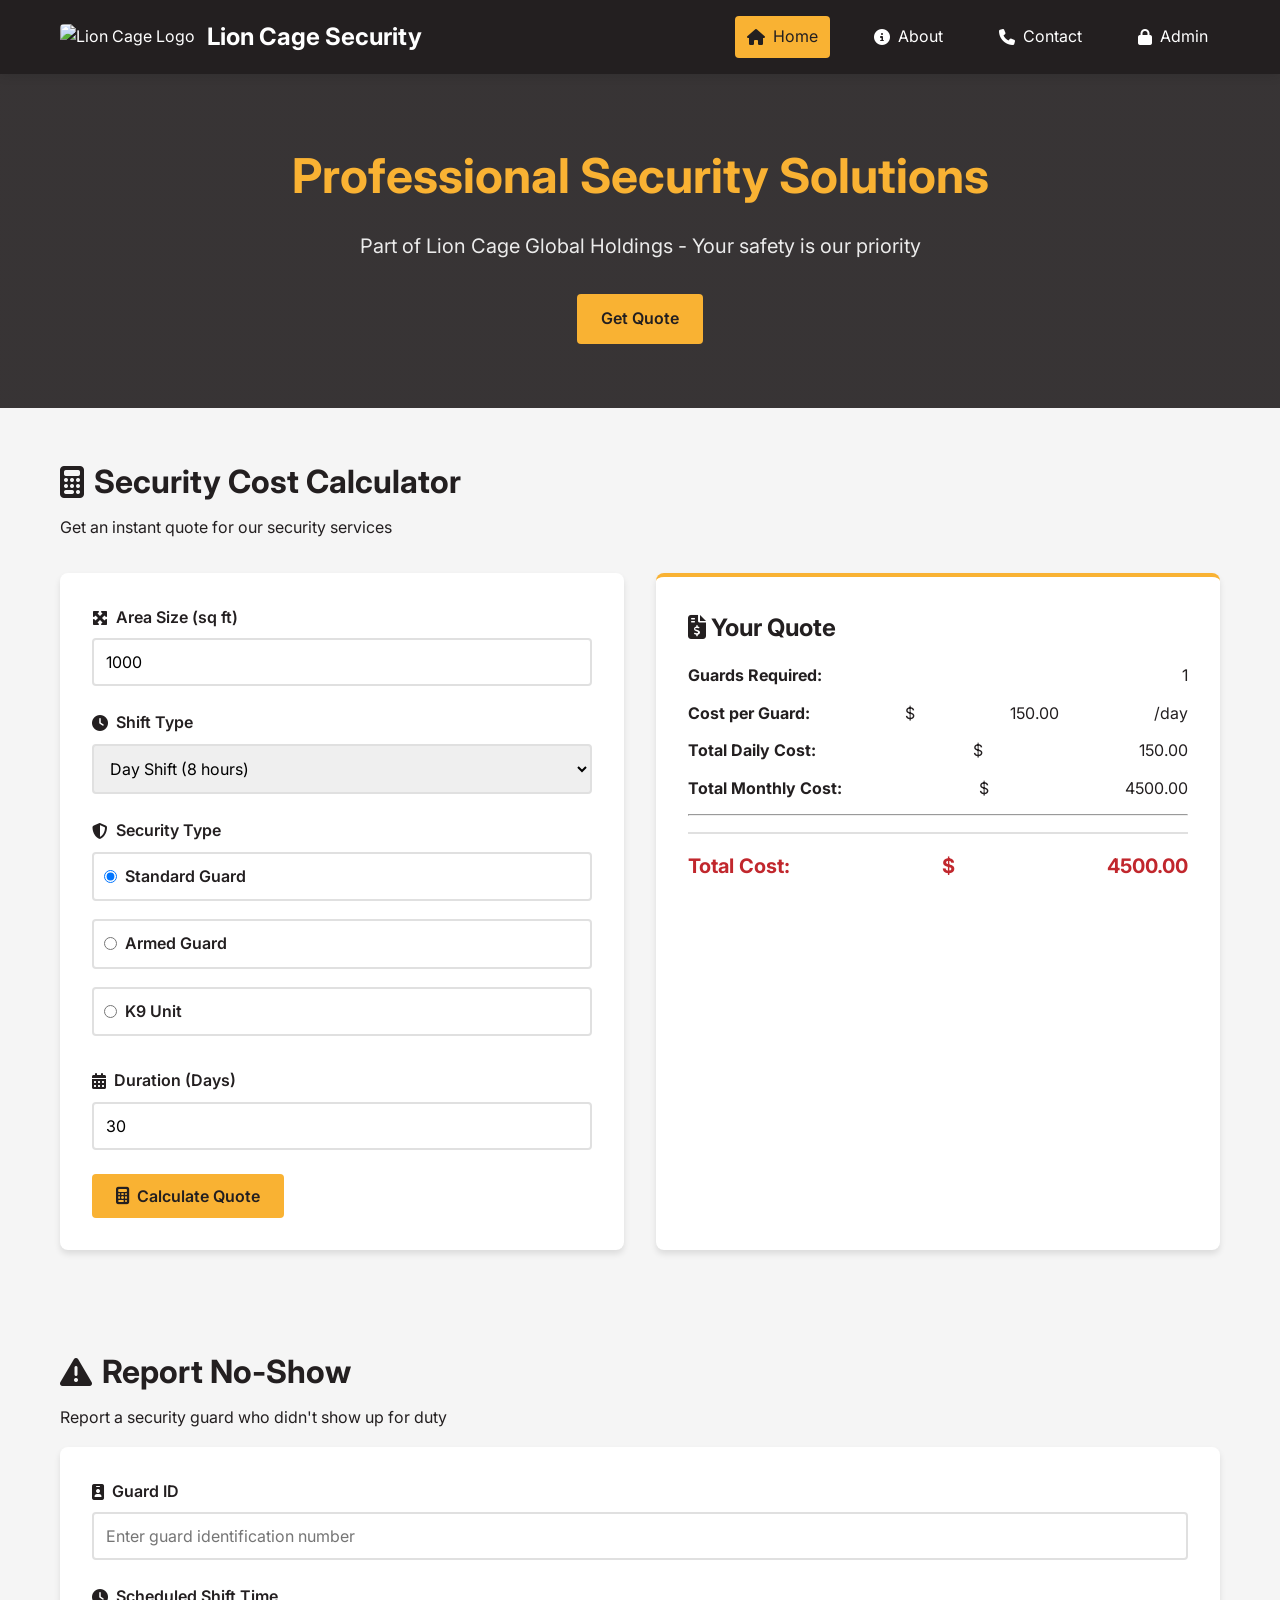
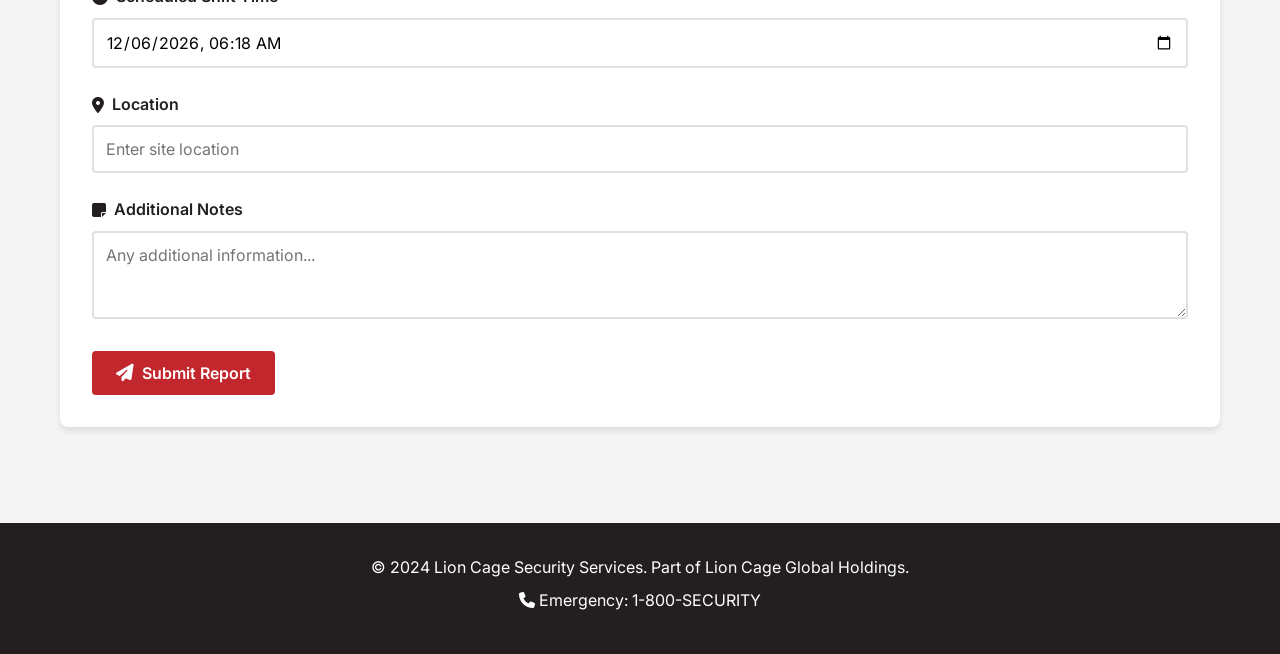
==== index.html @ 4e53144d "update 1" ====
<!DOCTYPE html>
<html lang="en">
<head>
    <meta charset="UTF-8">
    <meta name="viewport" content="width=device-width, initial-scale=1.0">
    <title>Lion Cage Security Services - Home</title>
    <link rel="stylesheet" href="style.css">
    <link rel="stylesheet" href="https://cdnjs.cloudflare.com/ajax/libs/font-awesome/6.4.0/css/all.min.css">
    <link rel="preconnect" href="https://fonts.googleapis.com">
    <link rel="preconnect" href="https://fonts.gstatic.com" crossorigin>
    <link href="https://fonts.googleapis.com/css2?family=Inter:wght@300;400;500;600;700&display=swap" rel="stylesheet">
</head>
<body>
    <!-- Navigation -->
    <nav class="navbar">
        <div class="container">
            <div class="nav-brand">
                <img src="https://via.placeholder.com/40x40/F9B233/231F20?text=LC" alt="Lion Cage Logo">
                <h1>Lion Cage Security</h1>
            </div>
            <ul class="nav-menu">
                <li><a href="index.html" class="active"><i class="fas fa-home"></i> Home</a></li>
                <li><a href="about.html"><i class="fas fa-info-circle"></i> About</a></li>
                <li><a href="contact.html"><i class="fas fa-phone"></i> Contact</a></li>
                <li><a href="admin.html"><i class="fas fa-lock"></i> Admin</a></li>
            </ul>
            <button class="nav-toggle">
                <i class="fas fa-bars"></i>
            </button>
        </div>
    </nav>

    <!-- Hero Section -->
    <header class="hero">
        <div class="container">
            <h2>Professional Security Solutions</h2>
            <p>Part of Lion Cage Global Holdings - Your safety is our priority</p>
            <a href="#calculator" class="btn btn-primary">Get Quote</a>
        </div>
    </header>

    <main class="container">
        <!-- Cost Calculator -->
        <section id="calculator" class="section">
            <h2><i class="fas fa-calculator"></i> Security Cost Calculator</h2>
            <p>Get an instant quote for our security services</p>
            
            <div class="calculator-container">
                <form id="quoteForm" class="calculator-form">
                    <div class="form-group">
                        <label for="areaSize"><i class="fas fa-expand-arrows-alt"></i> Area Size (sq ft)</label>
                        <input type="number" id="areaSize" min="100" step="100" value="1000" required>
                    </div>
                    
                    <div class="form-group">
                        <label for="shiftType"><i class="fas fa-clock"></i> Shift Type</label>
                        <select id="shiftType" required>
                            <option value="day">Day Shift (8 hours)</option>
                            <option value="night">Night Shift (12 hours)</option>
                            <option value="24h">24-Hour Coverage</option>
                        </select>
                    </div>
                    
                    <div class="form-group">
                        <label><i class="fas fa-shield-alt"></i> Security Type</label>
                        <div class="radio-group">
                            <label class="radio-label">
                                <input type="radio" name="guardType" value="standard" checked>
                                <span>Standard Guard</span>
                            </label>
                            <label class="radio-label">
                                <input type="radio" name="guardType" value="armed">
                                <span>Armed Guard</span>
                            </label>
                            <label class="radio-label">
                                <input type="radio" name="guardType" value="k9">
                                <span>K9 Unit</span>
                            </label>
                        </div>
                    </div>
                    
                    <div class="form-group">
                        <label for="duration"><i class="fas fa-calendar-alt"></i> Duration (Days)</label>
                        <input type="number" id="duration" min="1" max="365" value="30">
                    </div>
                    
                    <button type="submit" class="btn btn-primary">
                        <i class="fas fa-calculator"></i> Calculate Quote
                    </button>
                </form>
                
                <div class="quote-result" id="quoteResult">
                    <h3><i class="fas fa-file-invoice-dollar"></i> Your Quote</h3>
                    <div class="quote-details">
                        <p><strong>Guards Required:</strong> <span id="guardsCount">0</span></p>
                        <p><strong>Cost per Guard:</strong> $<span id="costPerGuard">0</span>/day</p>
                        <p><strong>Total Daily Cost:</strong> $<span id="dailyCost">0</span></p>
                        <p><strong>Total Monthly Cost:</strong> $<span id="monthlyCost">0</span></p>
                        <hr>
                        <p class="total-cost"><strong>Total Cost:</strong> $<span id="totalCost">0</span></p>
                    </div>
                </div>
            </div>
        </section>

        <!-- Report No-Show Section -->
        <section class="section">
            <h2><i class="fas fa-exclamation-triangle"></i> Report No-Show</h2>
            <p>Report a security guard who didn't show up for duty</p>
            
            <form id="reportForm" class="report-form">
                <div class="form-group">
                    <label for="guardId"><i class="fas fa-id-badge"></i> Guard ID</label>
                    <input type="text" id="guardId" placeholder="Enter guard identification number" required>
                </div>
                
                <div class="form-group">
                    <label for="shiftTime"><i class="fas fa-clock"></i> Scheduled Shift Time</label>
                    <input type="datetime-local" id="shiftTime" required>
                </div>
                
                <div class="form-group">
                    <label for="location"><i class="fas fa-map-marker-alt"></i> Location</label>
                    <input type="text" id="location" placeholder="Enter site location" required>
                </div>
                
                <div class="form-group">
                    <label for="notes"><i class="fas fa-sticky-note"></i> Additional Notes</label>
                    <textarea id="notes" rows="3" placeholder="Any additional information..."></textarea>
                </div>
                
                <button type="submit" class="btn btn-danger">
                    <i class="fas fa-paper-plane"></i> Submit Report
                </button>
            </form>
        </section>
    </main>

    <!-- Footer -->
    <footer class="footer">
        <div class="container">
            <p>&copy; 2024 Lion Cage Security Services. Part of Lion Cage Global Holdings.</p>
            <p><i class="fas fa-phone"></i> Emergency: 1-800-SECURITY</p>
        </div>
    </footer>

    <script src="app.js"></script>
</body>
</html>
---- style.css ----
/* CSS Variables */
:root {
    --primary-yellow: #F9B233;
    --accent-red: #C1272D;
    --primary-dark: #231F20;
    --light-gray: #f5f5f5;
    --medium-gray: #e0e0e0;
    --dark-gray: #333333;
    --success-green: #28a745;
    --font-family: 'Inter', system-ui, -apple-system, sans-serif;
}

/* Reset and Base Styles */
* {
    margin: 0;
    padding: 0;
    box-sizing: border-box;
}

body {
    font-family: var(--font-family);
    line-height: 1.6;
    color: var(--primary-dark);
    background-color: var(--light-gray);
}

.container {
    max-width: 1200px;
    margin: 0 auto;
    padding: 0 20px;
}

/* Typography */
h1, h2, h3, h4 {
    margin-bottom: 1rem;
    color: var(--primary-dark);
}

h1 { font-size: 2.5rem; }
h2 { font-size: 2rem; }
h3 { font-size: 1.5rem; }
h4 { font-size: 1.25rem; }

p {
    margin-bottom: 1rem;
}

/* Buttons */
.btn {
    display: inline-flex;
    align-items: center;
    gap: 8px;
    padding: 12px 24px;
    border: none;
    border-radius: 4px;
    font-family: var(--font-family);
    font-size: 1rem;
    font-weight: 600;
    cursor: pointer;
    transition: all 0.3s ease;
    text-decoration: none;
}

.btn i {
    font-size: 1.1rem;
}

.btn-primary {
    background-color: var(--primary-yellow);
    color: var(--primary-dark);
}

.btn-primary:hover {
    background-color: #e6a02c;
    transform: translateY(-2px);
}

.btn-danger {
    background-color: var(--accent-red);
    color: white;
}

.btn-danger:hover {
    background-color: #a81f25;
    transform: translateY(-2px);
}

.btn-success {
    background-color: var(--success-green);
    color: white;
}

.btn-success:hover {
    background-color: #218838;
    transform: translateY(-2px);
}

/* Navigation */
.navbar {
    background-color: var(--primary-dark);
    color: white;
    padding: 1rem 0;
    position: sticky;
    top: 0;
    z-index: 1000;
    box-shadow: 0 2px 10px rgba(0,0,0,0.1);
}

.navbar .container {
    display: flex;
    justify-content: space-between;
    align-items: center;
}

.nav-brand {
    display: flex;
    align-items: center;
    gap: 12px;
}

.nav-brand img {
    border-radius: 4px;
}

.nav-brand h1 {
    color: white;
    margin: 0;
    font-size: 1.5rem;
}

.nav-menu {
    display: flex;
    list-style: none;
    gap: 2rem;
}

.nav-menu a {
    color: white;
    text-decoration: none;
    display: flex;
    align-items: center;
    gap: 8px;
    padding: 8px 12px;
    border-radius: 4px;
    transition: background-color 0.3s;
}

.nav-menu a:hover,
.nav-menu a.active {
    background-color: var(--primary-yellow);
    color: var(--primary-dark);
}

.nav-toggle {
    display: none;
    background: none;
    border: none;
    color: white;
    font-size: 1.5rem;
    cursor: pointer;
}

/* Hero Section */
.hero {
    background: linear-gradient(rgba(35, 31, 32, 0.9), rgba(35, 31, 32, 0.9)),
                url('https://via.placeholder.com/1200x400/231F20/F9B233?text=SECURITY');
    background-size: cover;
    background-position: center;
    color: white;
    text-align: center;
    padding: 4rem 0;
}

.hero h2 {
    font-size: 3rem;
    margin-bottom: 1rem;
    color: var(--primary-yellow);
}

.hero p {
    font-size: 1.25rem;
    margin-bottom: 2rem;
    opacity: 0.9;
}

/* Sections */
.section {
    padding: 3rem 0;
}

.section h2 {
    display: flex;
    align-items: center;
    gap: 10px;
    margin-bottom: 0.5rem;
}

/* Calculator */
.calculator-container {
    display: grid;
    grid-template-columns: 1fr 1fr;
    gap: 2rem;
    margin-top: 2rem;
}

@media (max-width: 768px) {
    .calculator-container {
        grid-template-columns: 1fr;
    }
}

.calculator-form,
.report-form {
    background: white;
    padding: 2rem;
    border-radius: 8px;
    box-shadow: 0 4px 6px rgba(0,0,0,0.1);
}

.quote-result {
    background: white;
    padding: 2rem;
    border-radius: 8px;
    box-shadow: 0 4px 6px rgba(0,0,0,0.1);
    border-top: 4px solid var(--primary-yellow);
}

.quote-details p {
    display: flex;
    justify-content: space-between;
    margin-bottom: 0.75rem;
}

.total-cost {
    font-size: 1.25rem;
    color: var(--accent-red);
    font-weight: bold;
    margin-top: 1rem;
    padding-top: 1rem;
    border-top: 2px solid var(--medium-gray);
}

/* Form Styles */
.form-group {
    margin-bottom: 1.5rem;
}

.form-group label {
    display: flex;
    align-items: center;
    gap: 8px;
    margin-bottom: 0.5rem;
    font-weight: 600;
    color: var(--primary-dark);
}

.form-group input,
.form-group select,
.form-group textarea {
    width: 100%;
    padding: 12px;
    border: 2px solid var(--medium-gray);
    border-radius: 4px;
    font-family: var(--font-family);
    font-size: 1rem;
    transition: border-color 0.3s;
}

.form-group input:focus,
.form-group select:focus,
.form-group textarea:focus {
    outline: none;
    border-color: var(--primary-yellow);
}

.radio-group {
    display: flex;
    flex-direction: column;
    gap: 10px;
}

.radio-label {
    display: flex;
    align-items: center;
    gap: 10px;
    padding: 10px;
    border: 2px solid var(--medium-gray);
    border-radius: 4px;
    cursor: pointer;
    transition: all 0.3s;
}

.radio-label:hover {
    border-color: var(--primary-yellow);
}

.radio-label input[type="radio"] {
    width: auto;
    margin: 0;
}

/* About Page Styles */
.about-content > * {
    margin-bottom: 3rem;
}

.mission-vision {
    display: grid;
    grid-template-columns: repeat(auto-fit, minmax(300px, 1fr));
    gap: 2rem;
}

.card {
    background: white;
    padding: 2rem;
    border-radius: 8px;
    box-shadow: 0 4px 6px rgba(0,0,0,0.1);
    border-top: 4px solid var(--primary-yellow);
}

.services-grid .grid {
    display: grid;
    grid-template-columns: repeat(auto-fit, minmax(250px, 1fr));
    gap: 2rem;
    margin-top: 1.5rem;
}

.service-card {
    background: white;
    padding: 2rem;
    border-radius: 8px;
    text-align: center;
    box-shadow: 0 4px 6px rgba(0,0,0,0.1);
    transition: transform 0.3s;
}

.service-card:hover {
    transform: translateY(-5px);
}

.service-card i {
    font-size: 2.5rem;
    color: var(--primary-yellow);
    margin-bottom: 1rem;
}

.stats-grid {
    display: grid;
    grid-template-columns: repeat(auto-fit, minmax(150px, 1fr));
    gap: 2rem;
    margin-top: 1.5rem;
}

.stat {
    background: white;
    padding: 1.5rem;
    border-radius: 8px;
    text-align: center;
    box-shadow: 0 4px 6px rgba(0,0,0,0.1);
}

.stat h4 {
    font-size: 2.5rem;
    color: var(--accent-red);
    margin-bottom: 0.5rem;
}

/* Contact Page Styles */
.contact-container {
    display: grid;
    grid-template-columns: 1fr 1fr;
    gap: 3rem;
    margin-top: 2rem;
}

@media (max-width: 768px) {
    .contact-container {
        grid-template-columns: 1fr;
    }
}

.contact-methods {
    margin-top: 2rem;
}

.contact-method {
    display: flex;
    gap: 1rem;
    align-items: flex-start;
    margin-bottom: 2rem;
    padding: 1rem;
    background: white;
    border-radius: 8px;
    box-shadow: 0 2px 4px rgba(0,0,0,0.1);
}

.contact-method i {
    font-size: 1.5rem;
    color: var(--primary-yellow);
    margin-top: 0.25rem;
}

/* Login Screen */
#loginScreen {
    min-height: 100vh;
    display: flex;
    align-items: center;
    justify-content: center;
    background: linear-gradient(135deg, var(--primary-dark) 0%, #2a2526 100%);
}

.login-container {
    background: white;
    padding: 3rem;
    border-radius: 12px;
    box-shadow: 0 10px 30px rgba(0,0,0,0.3);
    width: 100%;
    max-width: 400px;
}

.login-header {
    text-align: center;
    margin-bottom: 2rem;
}

.login-header i {
    font-size: 3rem;
    color: var(--primary-yellow);
    margin-bottom: 1rem;
}

.login-footer {
    text-align: center;
    margin-top: 2rem;
    padding-top: 1rem;
    border-top: 1px solid var(--medium-gray);
}

.error-message {
    color: var(--accent-red);
    padding: 10px;
    background-color: rgba(193, 39, 45, 0.1);
    border-radius: 4px;
    margin-top: 1rem;
    text-align: center;
}

/* Admin Dashboard */
.dashboard-cards {
    display: grid;
    grid-template-columns: repeat(auto-fit, minmax(250px, 1fr));
    gap: 1.5rem;
    margin-bottom: 3rem;
}

.dashboard-card {
    background: white;
    padding: 1.5rem;
    border-radius: 8px;
    box-shadow: 0 4px 6px rgba(0,0,0,0.1);
}

.dashboard-card h4 {
    font-size: 2.5rem;
    color: var(--accent-red);
    margin: 1rem 0;
}

.status-indicator {
    display: flex;
    align-items: center;
    gap: 10px;
    margin-top: 1rem;
}

.status-indicator.online {
    color: var(--success-green);
}

.action-buttons {
    display: grid;
    grid-template-columns: repeat(auto-fit, minmax(200px, 1fr));
    gap: 1rem;
    margin: 2rem 0;
}

.activity-log {
    background: white;
    padding: 1rem;
    border-radius: 8px;
    min-height: 200px;
    margin-top: 1rem;
    box-shadow: 0 4px 6px rgba(0,0,0,0.1);
}

.controls {
    display: flex;
    gap: 1rem;
    flex-wrap: wrap;
    margin-top: 1rem;
}

/* Footer */
.footer {
    background-color: var(--primary-dark);
    color: white;
    padding: 2rem 0;
    text-align: center;
    margin-top: 3rem;
}

.footer p {
    margin-bottom: 0.5rem;
}

/* Utility Classes */
.hidden {
    display: none !important;
}

.highlight {
    color: var(--primary-yellow);
}

/* Responsive Design */
@media (max-width: 768px) {
    .nav-menu {
        display: none;
        position: absolute;
        top: 100%;
        left: 0;
        right: 0;
        background-color: var(--primary-dark);
        flex-direction: column;
        padding: 1rem;
    }
    
    .nav-menu.active {
        display: flex;
    }
    
    .nav-toggle {
        display: block;
    }
    
    h1 { font-size: 2rem; }
    h2 { font-size: 1.75rem; }
    
    .hero h2 {
        font-size: 2rem;
    }
    
    .login-container {
        margin: 1rem;
        padding: 2rem;
    }
}
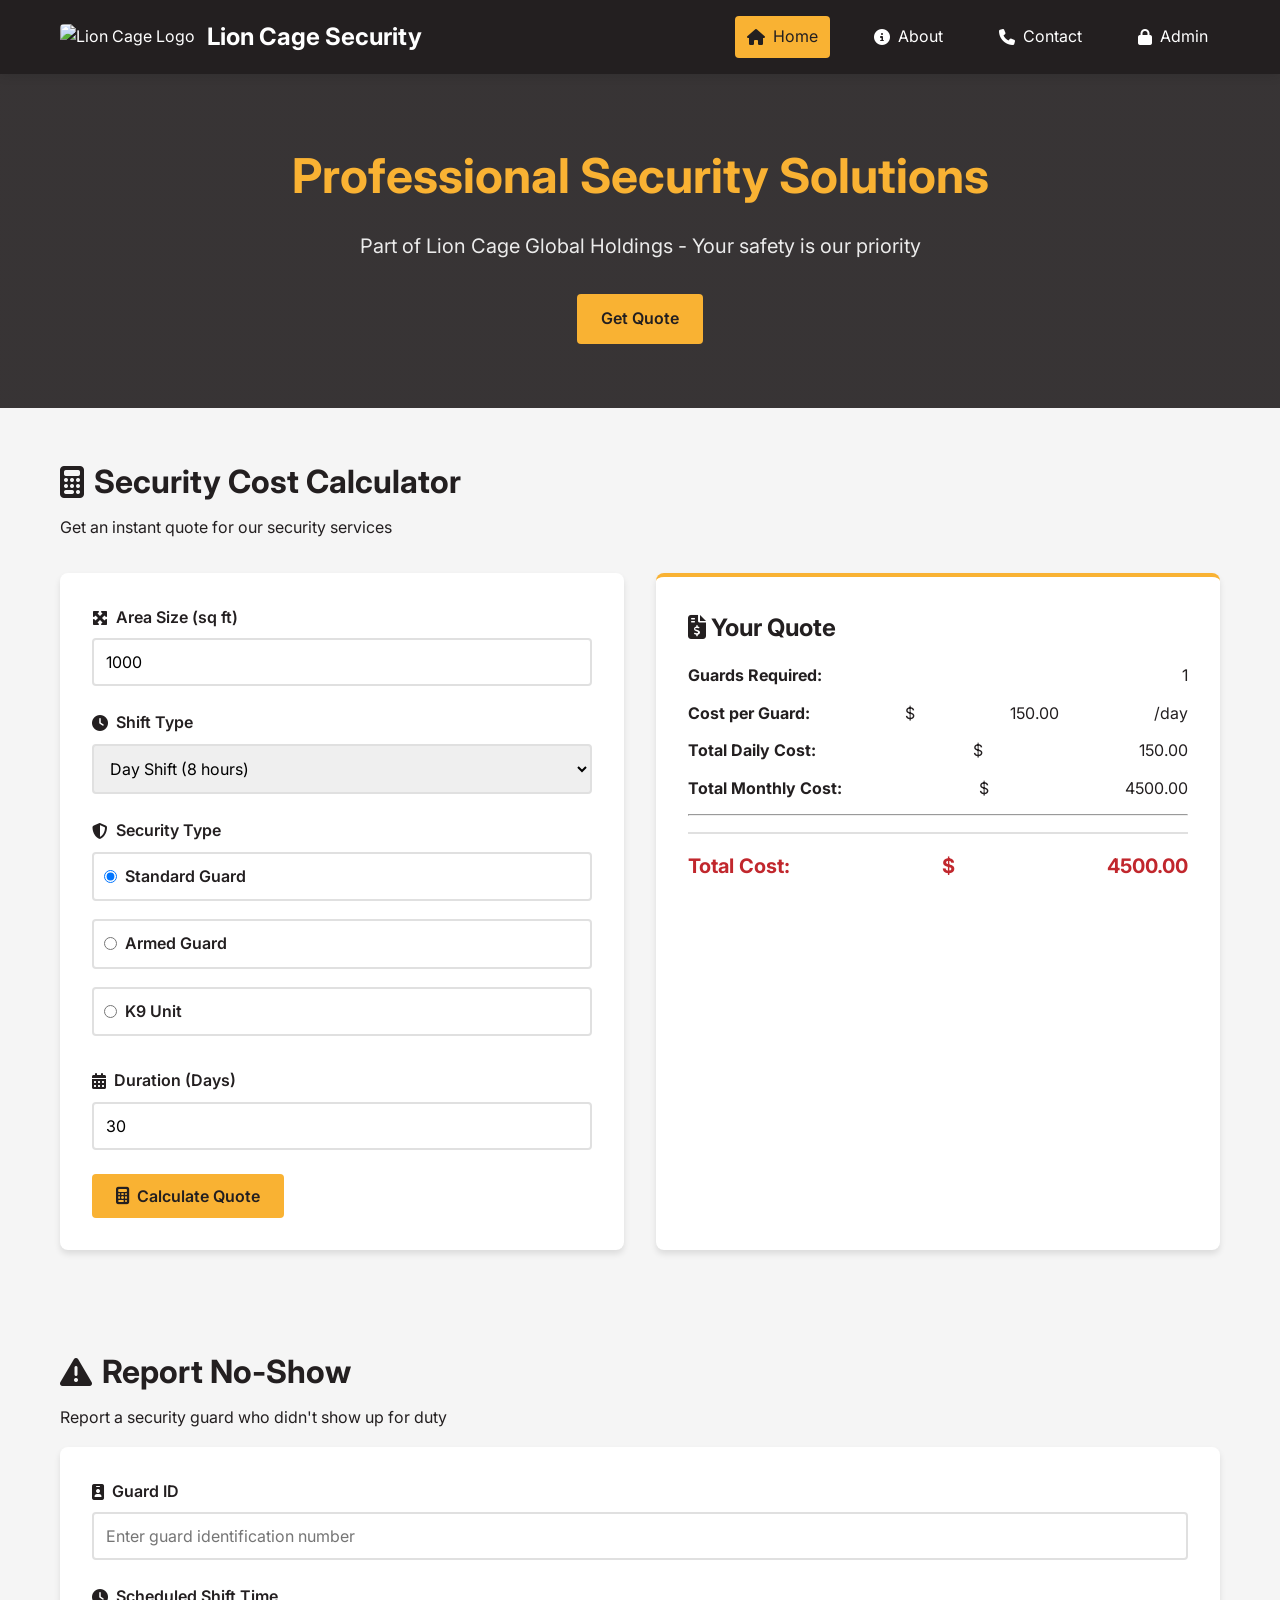
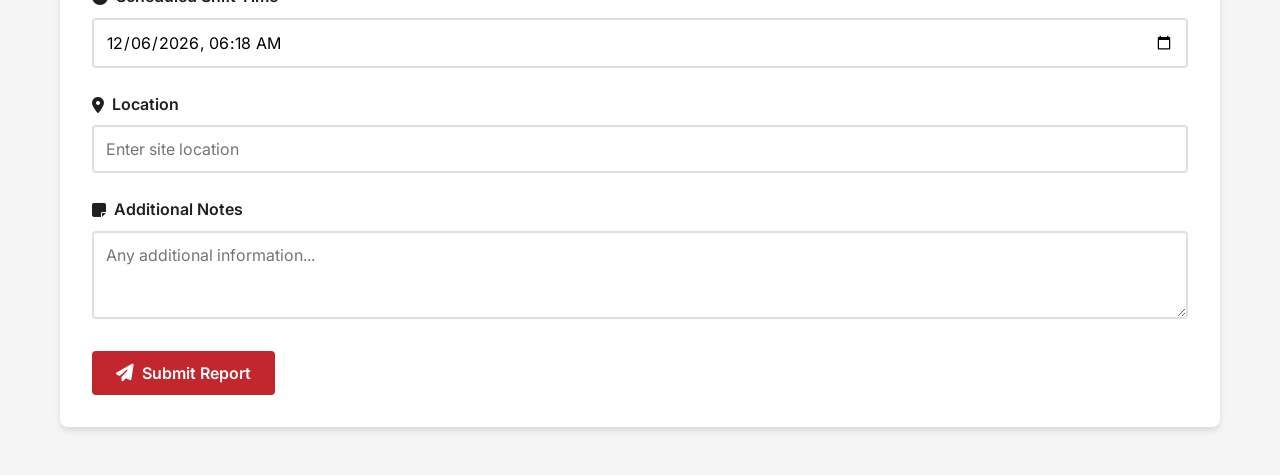
==== commit 009fc513: "done" ====
--- a/index.html
+++ b/index.html
@@ -137,12 +137,8 @@
     </main>
 
     <!-- Footer -->
-    <footer class="footer">
-        <div class="container">
-            <p>&copy; 2024 Lion Cage Security Services. Part of Lion Cage Global Holdings.</p>
-            <p><i class="fas fa-phone"></i> Emergency: 1-800-SECURITY</p>
-        </div>
-    </footer>
+     <!-- Footer will be injected by script.js -->
+    <div id="footer-container"></div>
 
     <script src="app.js"></script>
 </body>
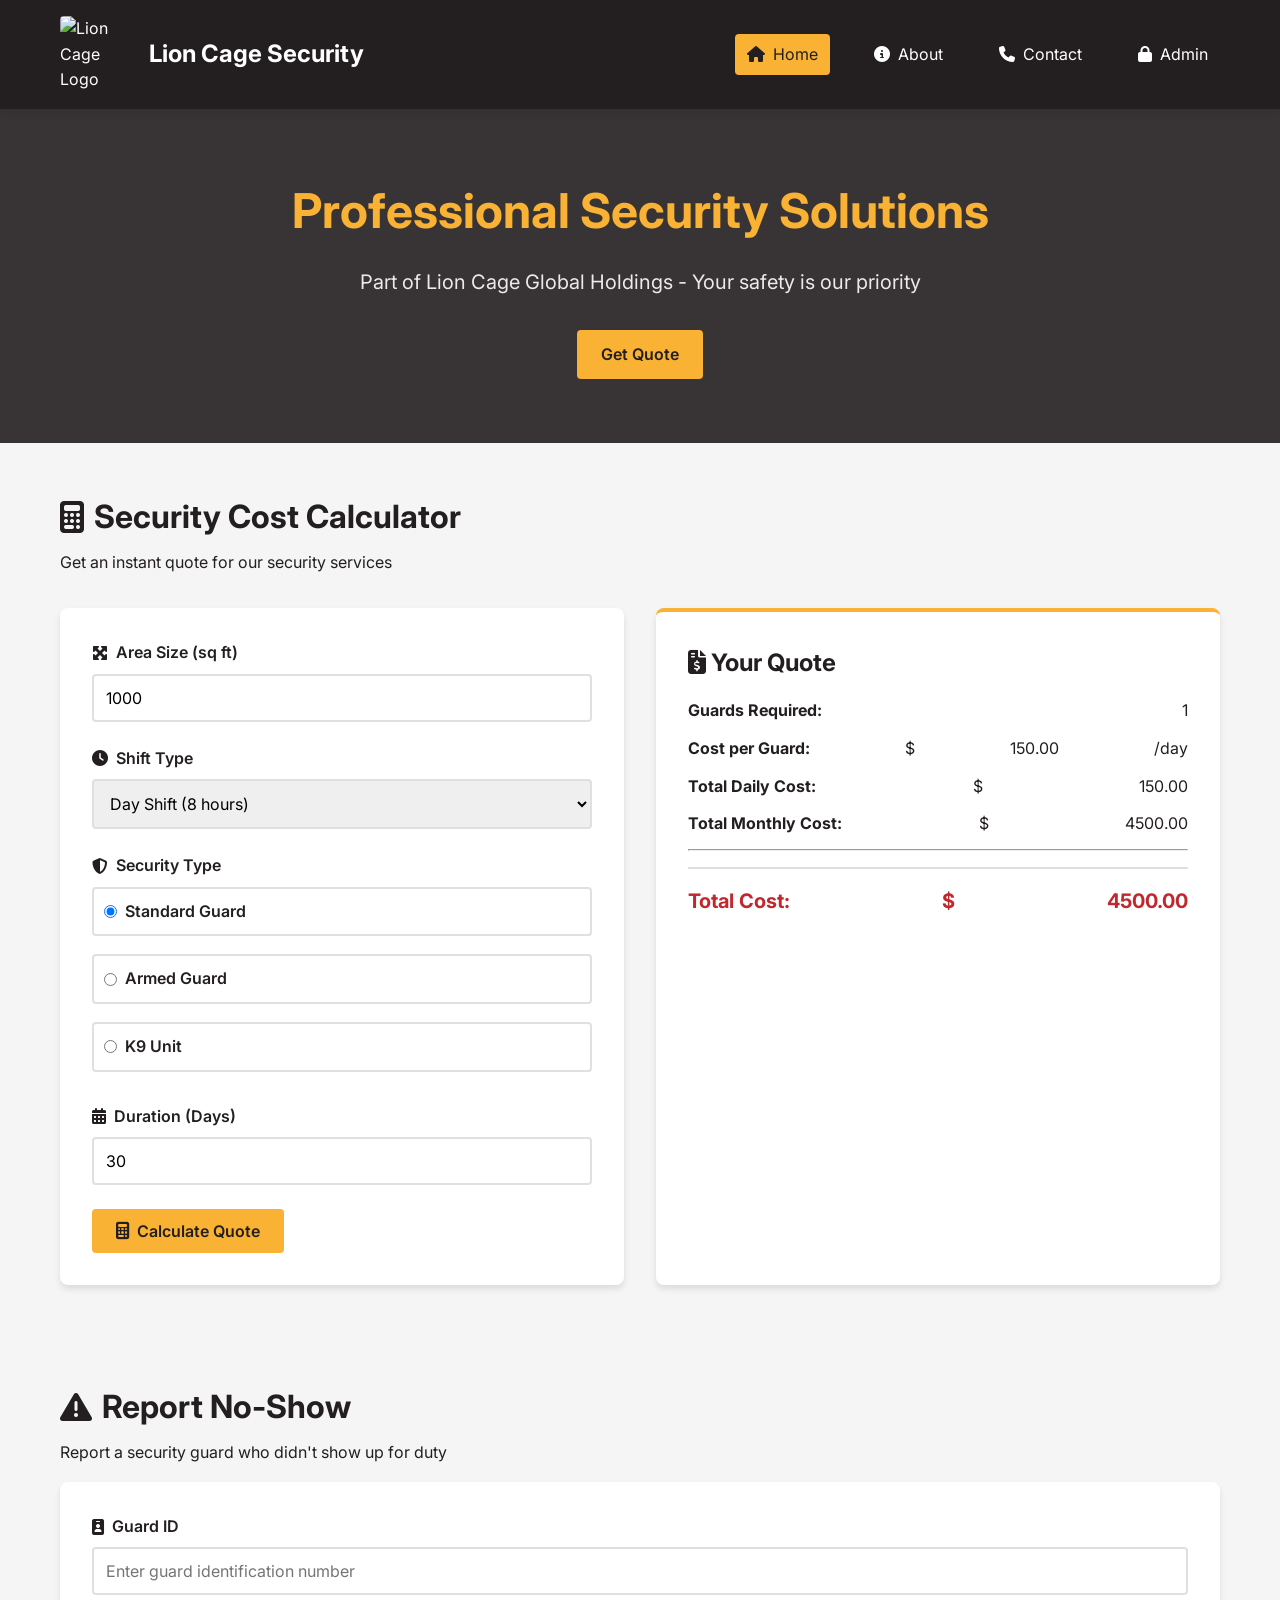
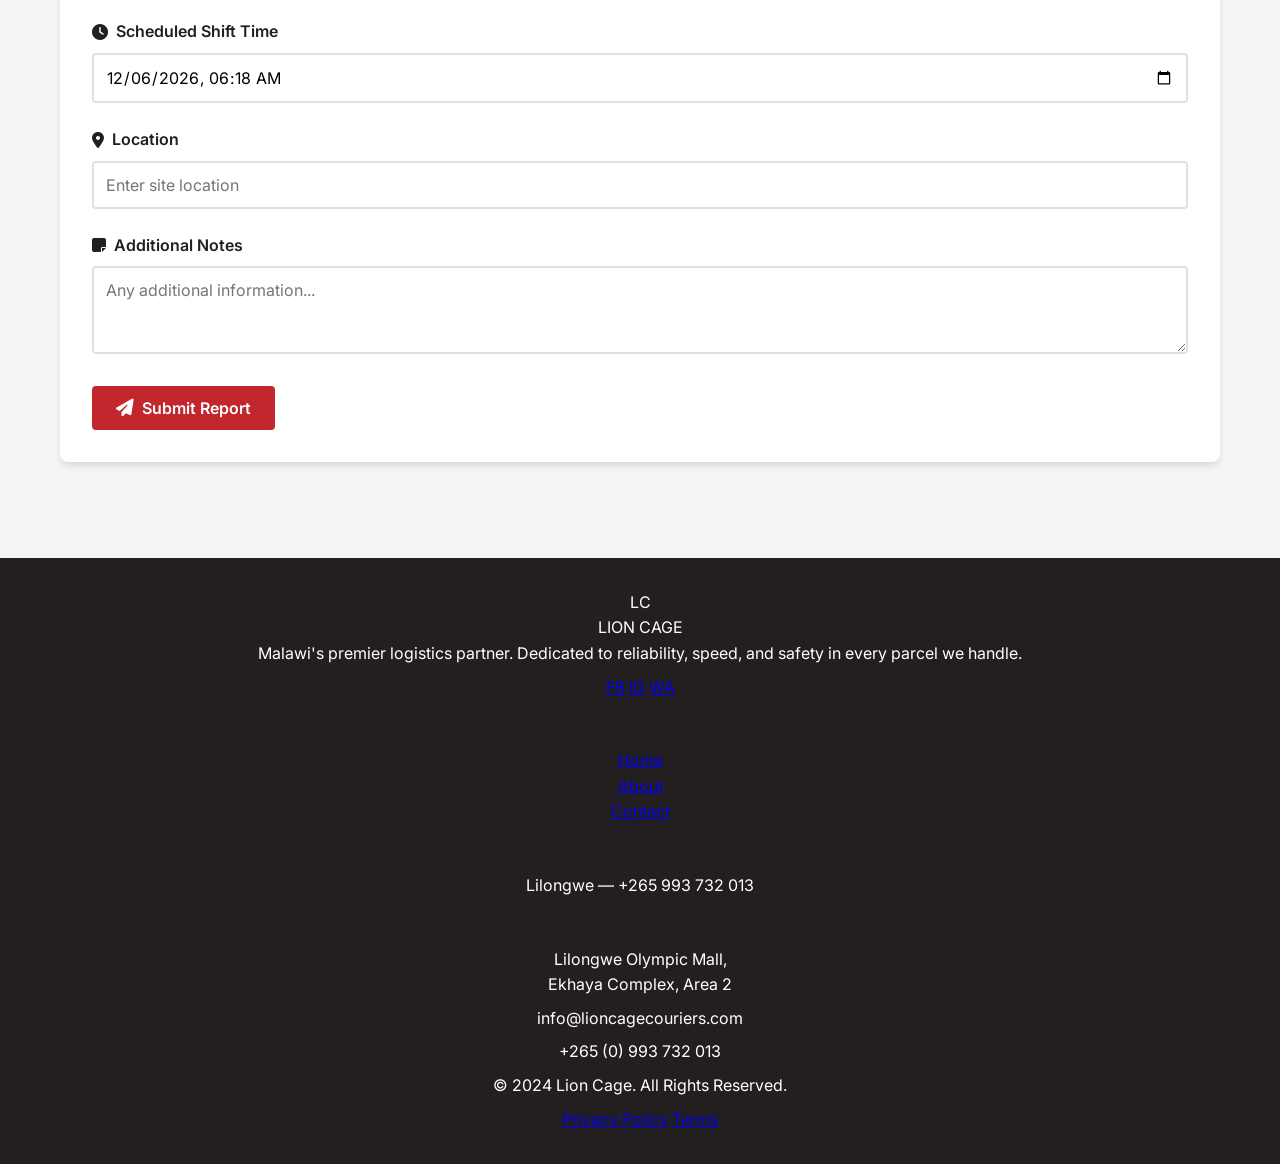
==== commit 30ea595b: "nn" ====
--- a/index.html
+++ b/index.html
@@ -4,6 +4,7 @@
     <meta charset="UTF-8">
     <meta name="viewport" content="width=device-width, initial-scale=1.0">
     <title>Lion Cage Security Services - Home</title>
+    <link rel="stylesheet" href="responsive-utils.css">
     <link rel="stylesheet" href="style.css">
     <link rel="stylesheet" href="https://cdnjs.cloudflare.com/ajax/libs/font-awesome/6.4.0/css/all.min.css">
     <link rel="preconnect" href="https://fonts.googleapis.com">
@@ -136,9 +137,54 @@
         </section>
     </main>
 
-    <!-- Footer -->
-     <!-- Footer will be injected by script.js -->
-    <div id="footer-container"></div>
+    <!-- Unified Footer (from lion-cage-mw) -->
+    <footer class="footer">
+        <div class="footer-content">
+            <div>
+                <div class="footer-logo">
+                    <div class="footer-logo-icon"><span class="text-lion-yellow font-black text-sm">LC</span></div>
+                    <span class="footer-logo-text">LION CAGE</span>
+                </div>
+                <p class="footer-description">Malawi's premier logistics partner. Dedicated to reliability, speed, and safety in every parcel we handle.</p>
+                <div class="footer-social">
+                    <a href="#" class="social-icon">FB</a>
+                    <a href="#" class="social-icon">IG</a>
+                    <a href="#" class="social-icon">WA</a>
+                </div>
+            </div>
+
+            <div>
+                <h4 class="footer-heading">Quick Links</h4>
+                <ul class="footer-links">
+                    <li><a href="index.html" class="footer-link">Home</a></li>
+                    <li><a href="about.html" class="footer-link">About</a></li>
+                    <li><a href="contact.html" class="footer-link">Contact</a></li>
+                </ul>
+            </div>
+
+            <div>
+                <h4 class="footer-heading">Our Branches</h4>
+                <ul class="footer-links">
+                    <li>Lilongwe — +265 993 732 013</li>
+                </ul>
+            </div>
+
+            <div>
+                <h4 class="footer-heading">Headquarters</h4>
+                <p class="footer-description">Lilongwe Olympic Mall,<br> Ekhaya Complex, Area 2</p>
+                <p class="text-sm font-bold">info@lioncagecouriers.com</p>
+                <p class="text-sm font-bold">+265 (0) 993 732 013</p>
+            </div>
+        </div>
+
+        <div class="footer-bottom">
+            <p class="footer-copyright">© 2024 Lion Cage. All Rights Reserved.</p>
+            <div class="footer-legal">
+                <a href="#" class="legal-link">Privacy Policy</a>
+                <a href="#" class="legal-link">Terms</a>
+            </div>
+        </div>
+    </footer>
 
     <script src="app.js"></script>
 </body>
--- a/responsive-utils.css
+++ b/responsive-utils.css
@@ -0,0 +1,16 @@
+/* responsive-utils.css - overrides for Lion-cage-security-services */
+:root{--site-max-width:1200px}
+*{box-sizing:border-box;margin:0;padding:0}
+.container{width:100%;max-width:var(--site-max-width);margin:0 auto;padding:0 1rem}
+img{max-width:100%;height:auto;display:block}
+.nav-menu{gap:1rem}
+@media(max-width:768px){.nav-menu{display:none}.nav-toggle{display:block}}
+/* Header/nav responsive improvements */
+.navbar .container, .nav-brand { display:flex; align-items:center; justify-content:space-between; gap:1rem; }
+.nav-menu { display:flex; gap:1rem; align-items:center; }
+.nav-toggle { display:none; }
+@media(max-width:768px){ .nav-menu{position:fixed;top:64px;right:0;width:85%;max-width:clamp(280px,45vw,360px);height:calc(100vh - 64px);background:#fff;transform:translateX(100%);transition:transform .28s ease;padding:1rem;z-index:999;flex-direction:column}.nav-menu.open{transform:translateX(0)} .nav-toggle{display:inline-flex} }
+
+/* Hero layout */
+.hero{display:grid;place-items:center;padding:clamp(2rem,6vw,5rem) 1rem;position:relative}
+.hero .container{display:block}
--- a/style.css
+++ b/style.css
@@ -120,6 +120,8 @@
 
 .nav-brand img {
     border-radius: 4px;
+    width: clamp(40px, 6vw, 80px);
+    height: auto;
 }
 
 .nav-brand h1 {
@@ -306,7 +308,7 @@
 
 .mission-vision {
     display: grid;
-    grid-template-columns: repeat(auto-fit, minmax(300px, 1fr));
+    grid-template-columns: repeat(auto-fit, minmax(clamp(240px, 22vw, 300px), 1fr));
     gap: 2rem;
 }
 
@@ -320,7 +322,7 @@
 
 .services-grid .grid {
     display: grid;
-    grid-template-columns: repeat(auto-fit, minmax(250px, 1fr));
+    grid-template-columns: repeat(auto-fit, minmax(clamp(200px, 18vw, 250px), 1fr));
     gap: 2rem;
     margin-top: 1.5rem;
 }
@@ -415,7 +417,7 @@
     border-radius: 12px;
     box-shadow: 0 10px 30px rgba(0,0,0,0.3);
     width: 100%;
-    max-width: 400px;
+    max-width: clamp(240px, 60vw, 400px);
 }
 
 .login-header {
@@ -488,7 +490,7 @@
     background: white;
     padding: 1rem;
     border-radius: 8px;
-    min-height: 200px;
+    min-height: clamp(160px, 30vh, 200px);
     margin-top: 1rem;
     box-shadow: 0 4px 6px rgba(0,0,0,0.1);
 }
